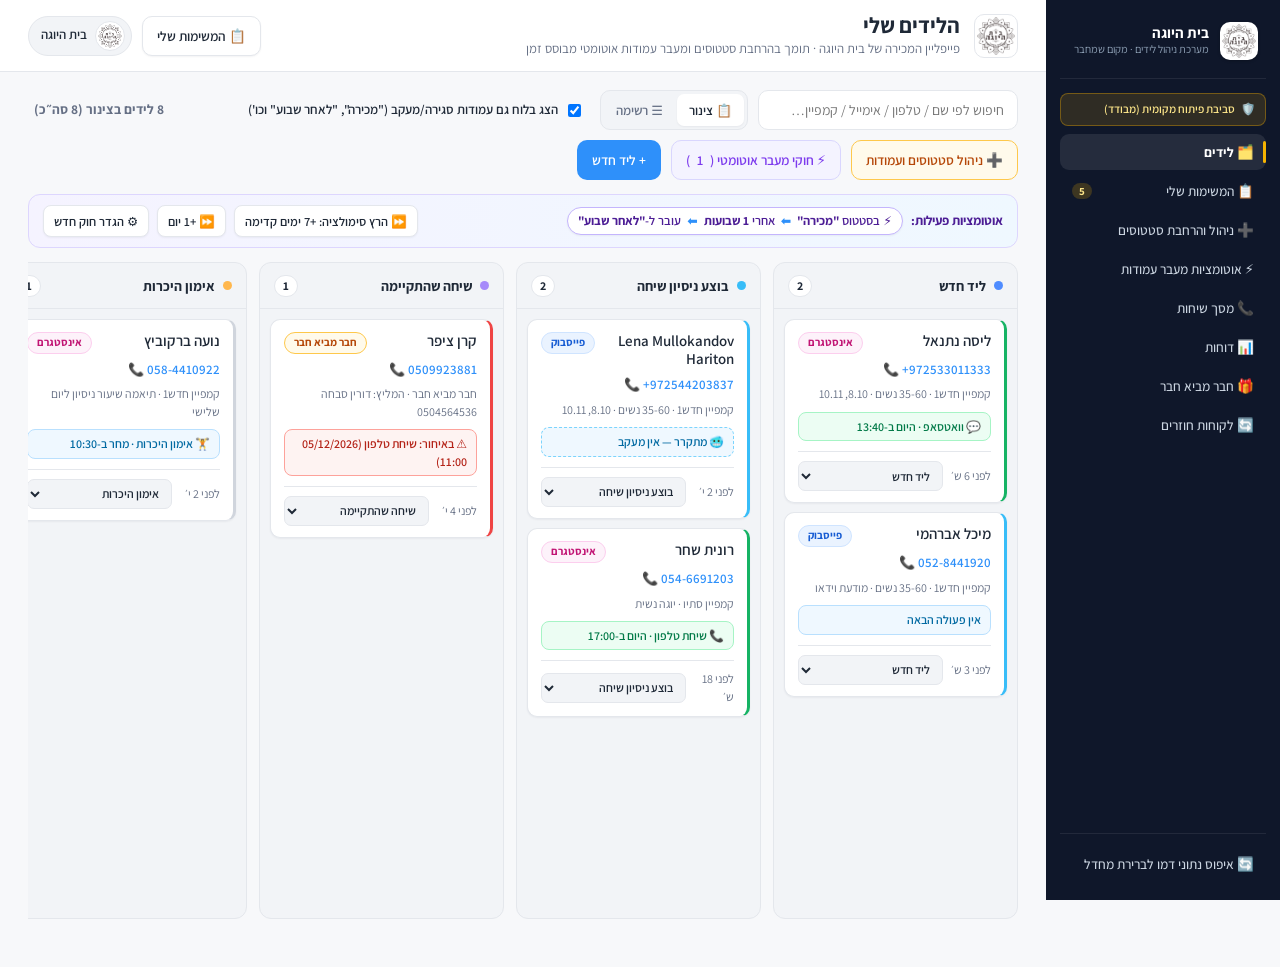
==== index.html @ fa993376 "Beit HaYoga CRM Demo: My Leads, Custom Statuses, Time Automations, My Tasks" ====
<!DOCTYPE html>
<html lang="he" dir="rtl">
<head>
  <meta charset="UTF-8" />
  <meta name="viewport" content="width=device-width, initial-scale=1.0" />
  <title>בית היוגה · מערכת ניהול לידים ומשימות (CRM)</title>
  <link rel="icon" type="image/png" href="logo.png" />
  <link rel="stylesheet" href="styles.css" />
</head>
<body>
  <div class="app-shell">
    <!-- Right Sidebar (Branded for Beit HaYoga) -->
    <aside class="sidebar">
      <div class="sidebar-brand">
        <div class="brand-mark">
          <img src="logo.png" alt="בית היוגה" />
        </div>
        <div>
          <div class="brand-title">בית היוגה</div>
          <div class="brand-sub">מערכת ניהול לידים · מקום שמחבר</div>
        </div>
      </div>

      <div class="local-badge-sidebar">
        <span>🛡️</span>
        <span>סביבת פיתוח מקומית (מבודד)</span>
      </div>

      <nav class="nav-list" aria-label="ניווט ראשי">
        <button id="navLeads" class="nav-item active" type="button" onclick="switchPage('crm')">🗂️ לידים</button>
        <button id="navTasks" class="nav-item" type="button" onclick="switchPage('today')">
          <span>📋 המשימות שלי</span>
          <span id="sidebarOpenTasksBadge" style="margin-inline-start: auto; background: rgba(245,179,1,0.2); color: #fde68a; font-size: 11px; padding: 1px 7px; border-radius: 99px; font-weight: 700;">0</span>
        </button>
        <button class="nav-item" type="button" onclick="openStatusesModal()">➕ ניהול והרחבת סטטוסים</button>
        <button class="nav-item" type="button" onclick="openAutomationsModal()">⚡ אוטומציות מעבר עמודות</button>
        <button class="nav-item" type="button" onclick="showToast('בגרסה המקומית פעילים מסכי הלידים, המשימות והאוטומציות')">📞 מסך שיחות</button>
        <button class="nav-item" type="button" onclick="showToast('בגרסה המקומית פעילים מסכי הלידים, המשימות והאוטומציות')">📊 דוחות</button>
        <button class="nav-item" type="button" onclick="showToast('בגרסה המקומית פעילים מסכי הלידים, המשימות והאוטומציות')">🎁 חבר מביא חבר</button>
        <button class="nav-item" type="button" onclick="showToast('בגרסה המקומית פעילים מסכי הלידים, המשימות והאוטומציות')">🔄 לקוחות חוזרים</button>
      </nav>

      <div class="sidebar-foot">
        <button class="nav-item" type="button" onclick="resetDemoData()">🔄 איפוס נתוני דמו לברירת מחדל</button>
      </div>
    </aside>

    <!-- Main Content Area -->
    <div class="main-area">
      <!-- Top Header Bar -->
      <header class="topbar">
        <div class="topbar-title-wrap">
          <div class="studio-logo" title="בית היוגה — מקום שמחבר">
            <img src="logo.png" alt="בית היוגה" />
          </div>
          <div class="topbar-title">
            <h1 id="pageHeaderTitle">הלידים שלי</h1>
            <p id="pageHeaderSubtitle" class="topbar-subtitle">פייפליין המכירה של בית היוגה · תומך בהרחבת סטטוסים ומעבר עמודות אוטומטי מבוסס זמן</p>
          </div>
        </div>

        <div class="topbar-actions">
          <button id="headerSwitchPageBtn" class="btn secondary" type="button" onclick="switchPage('today')">
            📋 המשימות שלי
          </button>
          <div class="user-chip">
            <div class="avatar" style="background: #ffffff; border: 1px solid var(--border); padding: 2px; overflow: hidden;">
              <img src="logo.png" alt="בי" style="width: 100%; height: 100%; object-fit: contain;" />
            </div>
            <span class="u-name">בית היוגה</span>
          </div>
        </div>
      </header>

      <!-- ==================================================================
           PAGE 1: MY LEADS (/crm)
           ================================================================== -->
      <main id="pageCrm" class="app-content">
        <!-- Toolbar -->
        <div class="crm-toolbar">
          <div class="crm-search">
            <input
              id="searchInput"
              class="input-control"
              type="search"
              placeholder="חיפוש לפי שם / טלפון / אימייל / קמפיין…"
              oninput="handleSearch(this.value)"
            />
          </div>

          <div class="view-toggle" role="tablist">
            <button id="tabKanban" class="view-tab active" type="button" onclick="setViewMode('kanban')">
              📋 צינור
            </button>
            <button id="tabList" class="view-tab" type="button" onclick="setViewMode('list')">
              ☰ רשימה
            </button>
          </div>

          <label class="checkbox-label" style="margin-inline-start: 6px;">
            <input id="showTerminalColsToggle" type="checkbox" checked onchange="toggleShowAllColumns(this.checked)" />
            <span>הצג בלוח גם עמודות סגירה/מעקב ("מכירה", "לאחר שבוע" וכו')</span>
          </label>

          <div class="crm-toolbar-spacer"></div>

          <span id="leadsCountLabel" class="toolbar-count">0 לידים בצינור</span>

          <button class="btn status-btn" type="button" onclick="openStatusesModal()">
            ➕ ניהול סטטוסים ועמודות
          </button>

          <button class="btn automation-btn" type="button" onclick="openAutomationsModal()">
            ⚡ חוקי מעבר אוטומטי (<span id="rulesCountBadge">0</span>)
          </button>

          <button class="btn" type="button" onclick="openNewLeadModal()">
            + ליד חדש
          </button>
        </div>

        <!-- Active Automation Rules Strip & Time Simulator -->
        <div class="automation-strip">
          <div class="automation-strip-info" id="activeRulesStrip"></div>
          <div class="automation-strip-actions">
            <button class="btn secondary sm" type="button" onclick="simulateTimeTravel(7 * 24 * 60)" title="מקדם את זמן השהייה של כל הלידים ב-7 ימים כדי לבדוק מעבר אוטומטי מיד">
              ⏩ הרץ סימולציה: +7 ימים קדימה
            </button>
            <button class="btn secondary sm" type="button" onclick="simulateTimeTravel(24 * 60)" title="מקדם את זמן השהייה של כל הלידים ביום אחד">
              ⏩ +1 יום
            </button>
            <button class="btn secondary sm" type="button" onclick="openAutomationsModal()">
              ⚙️ הגדר חוק חדש
            </button>
          </div>
        </div>

        <!-- Kanban View -->
        <section id="kanbanView" class="kanban" aria-label="לוח לידים"></section>

        <!-- List View -->
        <section id="listView" class="list-view-container" style="display: none;">
          <div class="filters-bar">
            <div class="filter-group">
              <label for="listFilterStage">שלב:</label>
              <select id="listFilterStage" class="input-control" style="height: 34px;" onchange="renderAll()">
                <option value="ALL">הכל</option>
              </select>
            </div>
            <div class="filter-group">
              <label for="listFilterPlatform">פלטפורמה:</label>
              <select id="listFilterPlatform" class="input-control" style="height: 34px;" onchange="renderAll()">
                <option value="ALL">הכל</option>
                <option value="אינסטגרם">אינסטגרם</option>
                <option value="פייסבוק">פייסבוק</option>
                <option value="חבר מביא חבר">חבר מביא חבר</option>
                <option value="לקוח עבר">לקוח עבר</option>
                <option value="אתר">אתר</option>
              </select>
            </div>
          </div>

          <div style="overflow-x: auto;">
            <table class="data-table">
              <thead>
                <tr>
                  <th>שם</th>
                  <th>טלפון</th>
                  <th>אימייל</th>
                  <th>שלב בפייפליין</th>
                  <th>זמן בעמודה הנוכחית</th>
                  <th>מעבר אוטומטי מתוזמן</th>
                  <th>פלטפורמה</th>
                  <th>קמפיין / פרטים</th>
                </tr>
              </thead>
              <tbody id="listTableBody"></tbody>
            </table>
          </div>
        </section>
      </main>

      <!-- ==================================================================
           PAGE 2: MY TASKS ("📋 המשימות שלי" - /today)
           ================================================================== -->
      <main id="pageToday" class="app-content" style="display: none;">
        <!-- Tasks Sub-navigation Tabs -->
        <nav class="tasks-tabs" aria-label="תצוגת משימות">
          <button id="taskTab_today" class="tasks-tab active" type="button" onclick="setTasksTab('today')">
            <span>היום</span>
            <span id="taskCount_today" class="tasks-tab-count">(0)</span>
          </button>
          <button id="taskTab_tomorrow" class="tasks-tab" type="button" onclick="setTasksTab('tomorrow')">
            <span>מחר</span>
            <span id="taskCount_tomorrow" class="tasks-tab-count">(0)</span>
          </button>
          <button id="taskTab_yesterday" class="tasks-tab" type="button" onclick="setTasksTab('yesterday')">
            <span>אתמול</span>
            <span id="taskCount_yesterday" class="tasks-tab-count">(0)</span>
          </button>
          <button id="taskTab_range" class="tasks-tab" type="button" onclick="setTasksTab('range')">
            <span>טווח תאריכים</span>
          </button>
          <button id="taskTab_overdue" class="tasks-tab tasks-tab-alert" type="button" onclick="setTasksTab('overdue')">
            <span>לא בוצעו</span>
            <span id="taskCount_overdue" class="tasks-tab-count">(0)</span>
          </button>
        </nav>

        <!-- Tasks Filters & Actions Bar -->
        <div class="tasks-filters">
          <div id="tasksRangeInputs" class="tasks-range" style="display: none;">
            <label>
              <span>מ־</span>
              <input id="taskRangeFrom" type="date" class="input-control" style="height: 36px;" onchange="renderTasksPage()" />
            </label>
            <label>
              <span>עד</span>
              <input id="taskRangeTo" type="date" class="input-control" style="height: 36px;" onchange="renderTasksPage()" />
            </label>
          </div>

          <div class="crm-search">
            <input
              id="tasksSearchInput"
              class="input-control"
              type="search"
              style="height: 36px; min-width: 230px;"
              placeholder="סינון משימות לפי שם ליד / הערה…"
              oninput="renderTasksPage()"
            />
          </div>

          <div class="crm-toolbar-spacer"></div>

          <span id="tasksSummaryCount" class="toolbar-count">0 פעילויות · 0 פתוחות</span>

          <button class="btn" type="button" onclick="openNewTaskModal()">
            + פעילות / משימה חדשה
          </button>
        </div>

        <!-- Tasks Table or Empty State -->
        <div id="tasksContentArea"></div>
      </main>
    </div>
  </div>

  <!-- MODAL 1: Manage & Expand Statuses (Columns) -->
  <div id="statusesModal" class="modal-backdrop" onclick="if(event.target===this) closeStatusesModal()">
    <div class="modal-panel">
      <div class="modal-head">
        <h2>➕ ניהול והרחבת סטטוסים (עמודות בלוח)</h2>
        <button class="btn secondary sm" type="button" onclick="closeStatusesModal()">✕</button>
      </div>
      <div class="modal-body">
        <p style="margin: 0; color: var(--muted); font-size: 13.5px;">
          כאן תוכל להוסיף סטטוסים חדשים (למשל <strong>"לאחר שבוע"</strong>, <strong>"מעקב 30 יום"</strong>, <strong>"ממתין לתשלום"</strong>), לשנות את שמם, צבעם, סדר ההופעה שלהם, או לקבוע אם יוצגו כעמודה בלוח ה-Kanban.
        </p>

        <form id="addStatusForm" class="manager-row" style="background: #eff8ff; border-color: #b9e0fe;" onsubmit="handleAddStatus(event)">
          <input
            id="newStatusColor"
            type="color"
            class="color-swatch-input"
            value="#10b981"
            title="בחר צבע לסטטוס"
          />
          <input
            id="newStatusName"
            type="text"
            class="input-control"
            style="flex: 1; height: 36px;"
            placeholder="שם הסטטוס החדש (לדוגמא: לאחר שבוע)…"
            required
          />
          <label class="checkbox-label">
            <input id="newStatusShowInBoard" type="checkbox" checked />
            <span>הצג כעמודה בלוח</span>
          </label>
          <button class="btn sm" type="submit">+ הוסף סטטוס</button>
        </form>

        <div id="statusesManagerList" class="list-manager"></div>
      </div>
      <div class="modal-foot">
        <button class="btn" type="button" onclick="closeStatusesModal()">סיום ושמירה</button>
      </div>
    </div>
  </div>

  <!-- MODAL 2: Time-Based Column Transition Automations -->
  <div id="automationsModal" class="modal-backdrop" onclick="if(event.target===this) closeAutomationsModal()">
    <div class="modal-panel" style="max-width: 740px;">
      <div class="modal-head">
        <h2>⚡ אוטומציות מעבר ליד מעמודה לעמודה לפי זמן</h2>
        <button class="btn secondary sm" type="button" onclick="closeAutomationsModal()">✕</button>
      </div>
      <div class="modal-body">
        <p style="margin: 0; color: var(--muted); font-size: 13.5px;">
          הגדר חוקים שמעבירים ליד באופן אוטומטי מעמודה אחת לעמודה אחרת לאחר פרק זמן שהגדרת.
          <br />
          <em>דוגמא: אם ליד הועבר לסטטוס <strong>"מכירה"</strong> ⬅️ אחרי <strong>1 שבועות</strong> (או ימים/שעות/שניות לבדיקה) ⬅️ העבר אותו אוטומטית לעמודה <strong>"לאחר שבוע"</strong>.</em>
        </p>

        <form id="addRuleForm" style="background: #f5f3ff; border: 1px solid #ddd6fe; padding: 14px; border-radius: 12px;" onsubmit="handleAddRule(event)">
          <div style="font-weight: 700; margin-bottom: 10px; color: #4c1d95;">+ הוספת חוק מעבר חדש:</div>
          <div class="form-grid">
            <div class="form-field">
              <label for="ruleFromStage">כאשר ליד נכנס לעמודה:</label>
              <select id="ruleFromStage" class="input-control" style="height: 36px;" required></select>
            </div>

            <div class="form-field">
              <label for="ruleDurationVal">המתן פרק זמן של:</label>
              <div style="display: flex; gap: 6px;">
                <input
                  id="ruleDurationVal"
                  type="number"
                  min="1"
                  value="1"
                  class="input-control"
                  style="width: 75px; height: 36px;"
                  required
                />
                <select id="ruleDurationUnit" class="input-control" style="flex: 1; height: 36px;">
                  <option value="weeks">שבועות</option>
                  <option value="days">ימים</option>
                  <option value="hours">שעות</option>
                  <option value="minutes">דקות</option>
                  <option value="seconds">שניות (לבדיקה מהירה)</option>
                </select>
              </div>
            </div>

            <div class="form-field">
              <label for="ruleToStage">והעבר אותו לעמודה:</label>
              <select id="ruleToStage" class="input-control" style="height: 36px;" required></select>
            </div>
          </div>

          <div style="margin-top: 12px; display: flex; justify-content: space-between; align-items: center;">
            <span style="font-size: 12px; color: var(--muted);">
              💡 ניתן לבדוק כל חוק מיד באמצעות כפתור <strong>"⏩ הרץ סימולציה: +7 ימים"</strong> בסרגל העליון, או להגדיר שניות ולראות את המעבר מול העיניים.
            </span>
            <button class="btn" type="submit">+ שמור והפעל חוק</button>
          </div>
        </form>

        <div style="font-weight: 700; font-size: 14px;">חוקים מוגדרים במערכת:</div>
        <div id="rulesManagerList" class="list-manager"></div>
      </div>
      <div class="modal-foot">
        <button class="btn" type="button" onclick="closeAutomationsModal()">סגור</button>
      </div>
    </div>
  </div>

  <!-- MODAL 3: Create New Lead -->
  <div id="newLeadModal" class="modal-backdrop" onclick="if(event.target===this) closeNewLeadModal()">
    <div class="modal-panel" style="max-width: 520px;">
      <div class="modal-head">
        <h2>+ הוספת ליד חדש</h2>
        <button class="btn secondary sm" type="button" onclick="closeNewLeadModal()">✕</button>
      </div>
      <form onsubmit="handleCreateLead(event)">
        <div class="modal-body">
          <div class="form-field">
            <label for="nlName">שם מלא *</label>
            <input id="nlName" type="text" class="input-control" required placeholder="למשל: דנה כהן" />
          </div>
          <div class="form-grid">
            <div class="form-field">
              <label for="nlPhone">טלפון *</label>
              <input id="nlPhone" type="text" class="input-control" dir="ltr" required placeholder="050-1234567" />
            </div>
            <div class="form-field">
              <label for="nlEmail">אימייל</label>
              <input id="nlEmail" type="email" class="input-control" dir="ltr" placeholder="dana@example.com" />
            </div>
          </div>
          <div class="form-grid">
            <div class="form-field">
              <label for="nlStage">שלב התחלתי</label>
              <select id="nlStage" class="input-control"></select>
            </div>
            <div class="form-field">
              <label for="nlPlatform">פלטפורמה / מקור</label>
              <select id="nlPlatform" class="input-control">
                <option value="אינסטגרם">אינסטגרם</option>
                <option value="פייסבוק">פייסבוק</option>
                <option value="חבר מביא חבר">חבר מביא חבר</option>
                <option value="לקוח עבר">לקוח עבר</option>
                <option value="אתר">אתר</option>
              </select>
            </div>
          </div>
          <div class="form-field">
            <label for="nlMeta">קמפיין / הערת מקור</label>
            <input id="nlMeta" type="text" class="input-control" placeholder="למשל: קמפיין חדש1 · 35-60 נשים" />
          </div>
        </div>
        <div class="modal-foot">
          <button class="btn secondary" type="button" onclick="closeNewLeadModal()">ביטול</button>
          <button class="btn" type="submit">צור ליד</button>
        </div>
      </form>
    </div>
  </div>

  <!-- MODAL 4: Create New Task / Activity from My Tasks screen -->
  <div id="newTaskModal" class="modal-backdrop" onclick="if(event.target===this) closeNewTaskModal()">
    <div class="modal-panel" style="max-width: 500px;">
      <div class="modal-head">
        <h2>⏭️ קביעת פעילות / משימה חדשה</h2>
        <button class="btn secondary sm" type="button" onclick="closeNewTaskModal()">✕</button>
      </div>
      <form onsubmit="handleCreateTaskModal(event)">
        <div class="modal-body">
          <div class="form-field">
            <label for="ntLeadSelect">שיוך לליד *</label>
            <select id="ntLeadSelect" class="input-control" required></select>
          </div>
          <div class="form-grid">
            <div class="form-field">
              <label for="ntTypeSelect">סוג הפעילות *</label>
              <select id="ntTypeSelect" class="input-control" required>
                <option value="call">📞 שיחת טלפון</option>
                <option value="whatsapp">💬 וואטסאפ</option>
                <option value="meeting">🤝 פגישה</option>
                <option value="intro_session">🏋️ אימון היכרות</option>
                <option value="follow_up">🔔 מעקב</option>
                <option value="task">✅ משימה</option>
              </select>
            </div>
            <div class="form-field">
              <label for="ntDueInput">מתי (תאריך ושעה) *</label>
              <input id="ntDueInput" type="datetime-local" class="input-control" dir="ltr" required />
            </div>
          </div>
          <div class="form-field">
            <label for="ntNoteInput">הערה (אופציונלי)</label>
            <input id="ntNoteInput" type="text" class="input-control" placeholder="למשל: לחזור אחרי 18:00 / לוודא הגעה לאימון" />
          </div>
        </div>
        <div class="modal-foot">
          <button class="btn secondary" type="button" onclick="closeNewTaskModal()">ביטול</button>
          <button class="btn" type="submit">קבע פעילות</button>
        </div>
      </form>
    </div>
  </div>

  <!-- DRAWER: Lead Detail & Timeline -->
  <div id="leadDrawerBackdrop" class="drawer-backdrop" onclick="if(event.target===this) closeLeadDrawer()">
    <aside class="drawer" aria-label="פרטי ליד">
      <div class="drawer-head">
        <h2 id="drawerLeadName">שם הליד</h2>
        <button class="btn secondary sm" type="button" onclick="closeLeadDrawer()">✕</button>
      </div>
      <div class="drawer-body" id="drawerBodyContent"></div>
    </aside>
  </div>

  <!-- Toast Container -->
  <div id="toastContainer" class="toast-container"></div>

  <script src="app.js"></script>
</body>
</html>
---- styles.css ----
/* Taking Control Leads CRM — Local Development Copy */
@import url('https://fonts.googleapis.com/css2?family=Assistant:wght@400;500;600;700;800&display=swap');

:root {
  --font-assistant: "Assistant", "Segoe UI", system-ui, -apple-system, sans-serif;
  --bg: #f7f8fa;
  --surface: #ffffff;
  --panel: #ffffff;
  --panel-2: #f2f4f7;
  --col-bg: #f2f4f7;
  --text: #1f2937;
  --muted: #667085;
  --faint: #98a2b3;
  --border: #e4e7ec;
  --border-strong: #d0d5dd;
  --accent: #2e90fa;
  --accent-ink: #175cd3;
  --accent-soft: #eaf3ff;
  --brand: #f5b301;
  --brand-ink: #7a5900;
  --green: #16b364;
  --green-ink: #027a48;
  --green-soft: #ecfdf3;
  --green-border: #a6f4c5;
  --red: #ef4444;
  --red-ink: #b42318;
  --red-soft: #fef3f2;
  --red-border: #fda29b;
  --amber: #f5a623;
  --amber-ink: #b54708;
  --amber-soft: #fffaeb;
  --amber-border: #fec84b;
  --purple: #7c3aed;
  --purple-soft: #f4f3ff;
  --purple-border: #d9d6fe;

  --sidebar-bg: #0f172a;
  --sidebar-text: #cbd5e1;
  --sidebar-muted: #8ea0b5;
  --sidebar-hover: rgba(255, 255, 255, 0.06);
  --sidebar-active-bg: rgba(255, 255, 255, 0.09);

  --radius: 12px;
  --radius-sm: 10px;
  --radius-lg: 16px;
  --shadow-xs: 0 1px 2px rgba(16, 24, 40, 0.05);
  --shadow-sm: 0 1px 3px rgba(16, 24, 40, 0.08), 0 1px 2px rgba(16, 24, 40, 0.04);
  --shadow-pop: 0 12px 32px rgba(16, 24, 40, 0.14);
  --ctrl-h: 40px;

  --ease-out-punchy: cubic-bezier(0.23, 1, 0.32, 1);
}

*, *::before, *::after {
  box-sizing: border-box;
}

html, body {
  margin: 0;
  padding: 0;
  font-family: var(--font-assistant);
  font-size: 14px;
  line-height: 1.45;
  color: var(--text);
  background: var(--bg);
  direction: rtl;
  text-align: right;
  -webkit-font-smoothing: antialiased;
}

button, input, select, textarea {
  font-family: inherit;
  font-size: inherit;
  color: inherit;
}

/*App Shell*/
.app-shell {
  display: flex;
  min-height: 100vh;
}

/*Right Sidebar*/
.sidebar {
  width: 234px;
  flex-shrink: 0;
  background: var(--sidebar-bg);
  color: var(--sidebar-text);
  padding: 18px 14px;
  display: flex;
  flex-direction: column;
  position: sticky;
  top: 0;
  height: 100vh;
  z-index: 30;
}

.sidebar-brand {
  display: flex;
  align-items: center;
  gap: 11px;
  padding: 4px 8px 18px;
  border-bottom: 1px solid rgba(255, 255, 255, 0.08);
  margin-bottom: 14px;
}

.brand-mark {
  width: 38px;
  height: 38px;
  border-radius: 10px;
  background: #ffffff;
  padding: 2px;
  display: flex;
  align-items: center;
  justify-content: center;
  flex-shrink: 0;
  overflow: hidden;
  box-shadow: 0 1px 3px rgba(0, 0, 0, 0.25);
}

.brand-mark img {
  width: 100%;
  height: 100%;
  object-fit: contain;
}

.brand-title {
  font-size: 15px;
  font-weight: 700;
  color: #ffffff;
  line-height: 1.2;
}

.brand-sub {
  font-size: 11px;
  color: var(--sidebar-muted);
}

.nav-list {
  display: flex;
  flex-direction: column;
  gap: 3px;
  flex: 1;
  overflow-y: auto;
}

.nav-item {
  display: flex;
  align-items: center;
  gap: 10px;
  padding: 9px 12px;
  border-radius: 9px;
  color: var(--sidebar-text);
  text-decoration: none;
  font-size: 13.5px;
  font-weight: 500;
  position: relative;
  border: none;
  background: transparent;
  width: 100%;
  text-align: right;
  cursor: pointer;
  transition: transform 160ms ease-out, background-color 160ms ease-out, color 160ms ease-out;
}

.nav-item:active {
  transform: scale(0.97);
}

@media (hover: hover) and (pointer: fine) {
  .nav-item:hover {
    background: var(--sidebar-hover);
    color: #ffffff;
  }
}

.nav-item.active {
  background: var(--sidebar-active-bg);
  color: #ffffff;
  font-weight: 700;
}

.nav-item.active::before {
  content: "";
  position: absolute;
  inset-inline-start: 0;
  top: 7px;
  bottom: 7px;
  width: 3px;
  border-radius: 99px;
  background: var(--brand);
}

.sidebar-foot {
  border-top: 1px solid rgba(255, 255, 255, 0.08);
  padding-top: 12px;
  margin-top: 12px;
}

.local-badge-sidebar {
  background: rgba(245, 179, 1, 0.14);
  border: 1px solid rgba(245, 179, 1, 0.35);
  color: #fde68a;
  font-size: 11.5px;
  font-weight: 600;
  padding: 7px 10px;
  border-radius: 8px;
  margin-bottom: 8px;
  display: flex;
  align-items: center;
  gap: 6px;
}

/*Main Area*/
.main-area {
  flex: 1;
  min-width: 0;
  display: flex;
  flex-direction: column;
}

/*Topbar*/
.topbar {
  position: sticky;
  top: 0;
  z-index: 20;
  background: var(--surface);
  border-bottom: 1px solid var(--border);
  padding: 12px 28px;
  display: flex;
  align-items: center;
  justify-content: space-between;
  gap: 16px;
}

.topbar-title-wrap {
  display: flex;
  align-items: center;
  gap: 14px;
}

.studio-logo {
  width: 44px;
  height: 44px;
  border-radius: 10px;
  background: #ffffff;
  border: 1px solid var(--border);
  padding: 2px;
  display: flex;
  align-items: center;
  justify-content: center;
  flex-shrink: 0;
  overflow: hidden;
}

.studio-logo img {
  width: 100%;
  height: 100%;
  object-fit: contain;
}

.topbar-title h1 {
  margin: 0;
  font-size: 22px;
  font-weight: 700;
  color: var(--text);
  line-height: 1.2;
}

.topbar-subtitle {
  margin: 2px 0 0;
  font-size: 13px;
  color: var(--muted);
}

.topbar-actions {
  display: flex;
  align-items: center;
  gap: 10px;
}

.user-chip {
  display: flex;
  align-items: center;
  gap: 8px;
  padding: 4px 6px 4px 12px;
  background: var(--panel-2);
  border: 1px solid var(--border);
  border-radius: 999px;
}

.user-chip .avatar {
  width: 30px;
  height: 30px;
  border-radius: 999px;
  background: var(--accent-soft);
  color: var(--accent-ink);
  font-weight: 700;
  font-size: 12px;
  display: flex;
  align-items: center;
  justify-content: center;
}

.user-chip .u-name {
  font-weight: 600;
  font-size: 13px;
}

/*Content & Toolbar*/
.app-content {
  padding: 18px 28px 40px;
  flex: 1;
  display: flex;
  flex-direction: column;
}

.crm-toolbar {
  display: flex;
  align-items: center;
  flex-wrap: wrap;
  gap: 10px;
  margin-bottom: 14px;
}

.crm-search {
  display: flex;
  align-items: center;
  gap: 6px;
}

.input-control {
  height: var(--ctrl-h);
  padding: 0 13px;
  border-radius: var(--radius-sm);
  border: 1px solid var(--border);
  background: var(--surface);
  color: var(--text);
  outline: none;
  transition: border-color 160ms ease-out, box-shadow 160ms ease-out;
}

.input-control:focus {
  border-color: var(--accent);
  box-shadow: 0 0 0 3px rgba(46, 144, 250, 0.14);
}

.crm-search input {
  min-width: 260px;
}

/*Buttons*/
.btn {
  height: var(--ctrl-h);
  padding: 0 14px;
  border-radius: var(--radius-sm);
  border: 1px solid transparent;
  background: var(--accent);
  color: #ffffff;
  font-weight: 600;
  font-size: 13.5px;
  display: inline-flex;
  align-items: center;
  justify-content: center;
  gap: 7px;
  cursor: pointer;
  white-space: nowrap;
  user-select: none;
  transition: transform 160ms ease-out, background-color 160ms ease-out, border-color 160ms ease-out, box-shadow 160ms ease-out;
}

.btn:active {
  transform: scale(0.97);
}

@media (hover: hover) and (pointer: fine) {
  .btn:hover {
    background: var(--accent-ink);
  }
}

.btn.secondary {
  background: var(--surface);
  color: var(--text);
  border-color: var(--border);
  box-shadow: var(--shadow-xs);
}

@media (hover: hover) and (pointer: fine) {
  .btn.secondary:hover {
    background: var(--panel-2);
    border-color: var(--border-strong);
  }
}

.btn.automation-btn {
  background: var(--purple-soft);
  color: var(--purple);
  border-color: var(--purple-border);
}

@media (hover: hover) and (pointer: fine) {
  .btn.automation-btn:hover {
    background: #ede9fe;
  }
}

.btn.status-btn {
  background: var(--amber-soft);
  color: var(--amber-ink);
  border-color: var(--amber-border);
}

@media (hover: hover) and (pointer: fine) {
  .btn.status-btn:hover {
    background: #fef3c7;
  }
}

.btn.danger {
  background: var(--red-soft);
  color: var(--red-ink);
  border-color: var(--red-border);
}

.btn.sm {
  height: 32px;
  padding: 0 10px;
  font-size: 12.5px;
  border-radius: 8px;
}

/*View Toggle*/
.view-toggle {
  display: inline-flex;
  background: var(--panel-2);
  border: 1px solid var(--border);
  border-radius: var(--radius-sm);
  padding: 3px;
  gap: 2px;
}

.view-tab {
  height: 32px;
  padding: 0 12px;
  border-radius: 7px;
  border: none;
  background: transparent;
  color: var(--muted);
  font-weight: 600;
  font-size: 13px;
  cursor: pointer;
  display: inline-flex;
  align-items: center;
  gap: 5px;
  transition: transform 150ms ease-out, background-color 150ms ease-out, color 150ms ease-out;
}

.view-tab:active {
  transform: scale(0.97);
}

.view-tab.active {
  background: var(--surface);
  color: var(--text);
  box-shadow: var(--shadow-xs);
}

.crm-toolbar-spacer {
  flex: 1;
}

.toolbar-count {
  font-weight: 700;
  color: var(--muted);
  font-size: 13.5px;
  padding: 0 6px;
}

/*Active Automation Rules Bar*/
.automation-strip {
  display: flex;
  align-items: center;
  justify-content: space-between;
  flex-wrap: wrap;
  gap: 10px;
  padding: 10px 14px;
  margin-bottom: 14px;
  background: linear-gradient(90deg, #f5f3ff 0%, #eff8ff 100%);
  border: 1px solid #ddd6fe;
  border-radius: var(--radius);
}

.automation-strip-info {
  display: flex;
  align-items: center;
  flex-wrap: wrap;
  gap: 8px;
}

.automation-pill {
  display: inline-flex;
  align-items: center;
  gap: 6px;
  padding: 4px 10px;
  background: #ffffff;
  border: 1px solid #c4b5fd;
  border-radius: 999px;
  font-size: 12.5px;
  font-weight: 600;
  color: #4c1d95;
  box-shadow: var(--shadow-xs);
}

.automation-pill .rule-arrow {
  color: var(--accent);
  font-weight: 800;
}

.automation-strip-actions {
  display: flex;
  align-items: center;
  gap: 8px;
}

/*Kanban Board*/
.kanban {
  display: flex;
  gap: 12px;
  height: calc(100vh - 235px);
  min-height: 460px;
  overflow-x: auto;
  padding-bottom: 8px;
  align-items: stretch;
}

.kanban-col {
  background: var(--col-bg);
  border: 1px solid var(--border);
  border-radius: var(--radius);
  flex: 1 0 245px;
  max-width: 310px;
  display: flex;
  flex-direction: column;
  min-height: 0;
  transition: border-color 160ms ease-out, background-color 160ms ease-out;
}

.kanban-col.drag-over {
  border-color: var(--accent);
  background: #eef6ff;
}

.kanban-col-head {
  padding: 12px 14px 11px;
  border-bottom: 1px solid var(--border);
  display: flex;
  align-items: center;
  justify-content: space-between;
  gap: 8px;
}

.col-title-wrap {
  display: flex;
  align-items: center;
  gap: 8px;
  min-width: 0;
}

.stage-dot {
  width: 9px;
  height: 9px;
  border-radius: 999px;
  background: var(--stage-color, #4f8cff);
  flex-shrink: 0;
}

.col-title {
  font-size: 14px;
  font-weight: 700;
  color: var(--text);
  white-space: nowrap;
  overflow: hidden;
  text-overflow: ellipsis;
}

.col-rule-indicator {
  font-size: 11px;
  background: #ede9fe;
  color: #5b21b6;
  border: 1px solid #c4b5fd;
  padding: 1px 6px;
  border-radius: 999px;
  font-weight: 700;
  flex-shrink: 0;
}

.kanban-count {
  background: var(--surface);
  border: 1px solid var(--border);
  border-radius: 999px;
  padding: 1px 8px;
  font-size: 12px;
  font-weight: 700;
  color: var(--text);
  flex-shrink: 0;
}

.kanban-cards {
  padding: 10px;
  display: flex;
  flex-direction: column;
  gap: 9px;
  overflow-y: auto;
  flex: 1;
}

.kanban-empty {
  text-align: center;
  padding: 28px 12px;
  color: var(--faint);
  font-size: 12.5px;
  border: 1px dashed var(--border-strong);
  border-radius: var(--radius-sm);
  margin-top: 4px;
}

/*Add Column Card button at end of Kanban*/
.kanban-add-col {
  flex: 0 0 185px;
  border: 1.5px dashed var(--border-strong);
  border-radius: var(--radius);
  background: rgba(255, 255, 255, 0.55);
  color: var(--muted);
  font-weight: 700;
  font-size: 13.5px;
  display: flex;
  flex-direction: column;
  align-items: center;
  justify-content: center;
  gap: 8px;
  cursor: pointer;
  transition: transform 160ms ease-out, border-color 160ms ease-out, background-color 160ms ease-out, color 160ms ease-out;
}

.kanban-add-col:active {
  transform: scale(0.97);
}

@media (hover: hover) and (pointer: fine) {
  .kanban-add-col:hover {
    border-color: var(--accent);
    background: var(--surface);
    color: var(--accent-ink);
  }
}

/*Lead Card*/
.lead-card {
  background: var(--surface);
  border: 1px solid var(--border);
  border-radius: var(--radius-sm);
  box-shadow: var(--shadow-xs);
  padding: 12px 13px 11px;
  border-inline-start: 3px solid #38bdf8;
  cursor: grab;
  position: relative;
  transition: transform 160ms var(--ease-out-punchy), box-shadow 160ms var(--ease-out-punchy), border-color 160ms ease-out, opacity 160ms ease-out;
}

.lead-card:active {
  transform: scale(0.97);
  cursor: grabbing;
}

@media (hover: hover) and (pointer: fine) {
  .lead-card:hover {
    box-shadow: var(--shadow-sm);
    border-color: var(--border-strong);
  }
}

.lead-card.dragging {
  opacity: 0.45;
}

.lead-card.stripe-none { border-inline-start-color: #38bdf8; }
.lead-card.stripe-overdue { border-inline-start-color: var(--red); }
.lead-card.stripe-today { border-inline-start-color: var(--green); }
.lead-card.stripe-future { border-inline-start-color: var(--border-strong); }
.lead-card.stripe-auto { border-inline-start-color: var(--purple); }

.lead-card-top {
  display: flex;
  align-items: flex-start;
  justify-content: space-between;
  gap: 8px;
  margin-bottom: 5px;
}

.lead-card-top strong {
  font-size: 15px;
  font-weight: 600;
  color: var(--text);
  line-height: 1.25;
}

.lead-badges {
  display: flex;
  align-items: center;
  gap: 4px;
  flex-shrink: 0;
}

.pf-badge {
  font-size: 11px;
  font-weight: 700;
  border-radius: 999px;
  padding: 2px 9px;
  border: 1px solid transparent;
  white-space: nowrap;
}

.pf-ig { color: #c11574; background: #fdf2fa; border-color: #fcceee; }
.pf-fb { color: #175cd3; background: #eaf3ff; border-color: #cfe4ff; }
.pf-past { color: #5925dc; background: #f4f3ff; border-color: #d9d6fe; }
.pf-ref { color: #b54708; background: #fffaeb; border-color: #fec84b; }
.pf-web { color: var(--green-ink); background: var(--green-soft); border-color: var(--green-border); }

.lead-phone {
  display: inline-block;
  font-size: 13px;
  font-weight: 600;
  color: var(--accent);
  text-decoration: none;
  direction: ltr;
  margin-bottom: 4px;
}

.lead-meta {
  font-size: 12px;
  color: var(--muted);
  display: -webkit-box;
  -webkit-line-clamp: 2;
  -webkit-box-orient: vertical;
  overflow: hidden;
  margin-top: 2px;
}

.next-action {
  border-radius: 8px;
  margin-top: 9px;
  padding: 5px 9px;
  font-size: 12px;
  font-weight: 600;
  display: flex;
  align-items: center;
  justify-content: space-between;
  gap: 6px;
}

.next-none {
  color: #026aa2;
  background: #eff8ff;
  border: 1px solid #b9e0fe;
}

.next-rotting {
  color: #026aa2;
  background: #eff8ff;
  border: 1px dashed #7cd4fd;
}

.next-today {
  color: var(--green-ink);
  background: var(--green-soft);
  border: 1px solid var(--green-border);
}

.next-overdue {
  color: var(--red-ink);
  background: var(--red-soft);
  border: 1px solid var(--red-border);
}

/*Scheduled Auto-Move Banner inside Card*/
.auto-move-banner {
  margin-top: 7px;
  padding: 5px 9px;
  border-radius: 8px;
  background: #f5f3ff;
  border: 1px solid #ddd6fe;
  color: #5b21b6;
  font-size: 11.5px;
  font-weight: 600;
  display: flex;
  align-items: center;
  justify-content: space-between;
  gap: 6px;
}

.auto-move-banner.moved-already {
  background: #ecfdf3;
  border-color: #a6f4c5;
  color: #027a48;
}

.lead-card-foot {
  border-top: 1px solid var(--border);
  margin-top: 10px;
  padding-top: 9px;
  display: flex;
  align-items: center;
  justify-content: space-between;
  gap: 8px;
}

.lead-age {
  font-size: 12px;
  color: var(--muted);
}

.lead-stage-select {
  height: 30px;
  max-width: 145px;
  background: var(--panel-2);
  border: 1px solid var(--border);
  border-radius: 7px;
  font-size: 12px;
  font-weight: 600;
  padding: 0 8px;
  color: var(--text);
  cursor: pointer;
}

/*List View Table*/
.list-view-container {
  background: var(--surface);
  border: 1px solid var(--border);
  border-radius: var(--radius);
  box-shadow: var(--shadow-xs);
  overflow: hidden;
}

.filters-bar {
  padding: 14px 16px;
  background: var(--panel-2);
  border-bottom: 1px solid var(--border);
  display: flex;
  flex-wrap: wrap;
  gap: 12px;
  align-items: center;
}

.filter-group {
  display: flex;
  align-items: center;
  gap: 6px;
  font-size: 13px;
  font-weight: 600;
  color: var(--muted);
}

.data-table {
  width: 100%;
  border-collapse: collapse;
}

.data-table th,
.data-table td {
  padding: 11px 14px;
  border-bottom: 1px solid var(--border);
  text-align: right;
  font-size: 13.5px;
}

.data-table th {
  background: var(--panel-2);
  font-weight: 700;
  color: var(--muted);
  font-size: 12.5px;
}

.data-table tbody tr {
  cursor: pointer;
  transition: background-color 140ms ease-out;
}

@media (hover: hover) and (pointer: fine) {
  .data-table tbody tr:hover {
    background: #f9fafb;
  }
}

/*Modals & Drawer*/
.modal-backdrop {
  position: fixed;
  inset: 0;
  background: rgba(15, 23, 42, 0.45);
  z-index: 50;
  display: flex;
  align-items: center;
  justify-content: center;
  padding: 20px;
  opacity: 0;
  pointer-events: none;
  transition: opacity 200ms var(--ease-out-punchy);
}

.modal-backdrop.open {
  opacity: 1;
  pointer-events: auto;
}

.modal-panel {
  background: var(--surface);
  border-radius: var(--radius-lg);
  border: 1px solid var(--border);
  box-shadow: var(--shadow-pop);
  width: 100%;
  max-width: 680px;
  max-height: 88vh;
  display: flex;
  flex-direction: column;
  transform: scale(0.96);
  opacity: 0;
  transition: transform 220ms var(--ease-out-punchy), opacity 220ms var(--ease-out-punchy);
}

.modal-backdrop.open .modal-panel {
  transform: scale(1);
  opacity: 1;
}

.modal-head {
  padding: 16px 22px;
  border-bottom: 1px solid var(--border);
  display: flex;
  align-items: center;
  justify-content: space-between;
}

.modal-head h2 {
  margin: 0;
  font-size: 18px;
  font-weight: 700;
}

.modal-body {
  padding: 20px 22px;
  overflow-y: auto;
  display: flex;
  flex-direction: column;
  gap: 16px;
}

.modal-foot {
  padding: 14px 22px;
  border-top: 1px solid var(--border);
  display: flex;
  align-items: center;
  justify-content: flex-end;
  gap: 10px;
}

/*Drawer for Lead Details*/
.drawer-backdrop {
  position: fixed;
  inset: 0;
  background: rgba(15, 23, 42, 0.35);
  z-index: 55;
  opacity: 0;
  pointer-events: none;
  transition: opacity 200ms var(--ease-out-punchy);
}

.drawer-backdrop.open {
  opacity: 1;
  pointer-events: auto;
}

.drawer {
  position: fixed;
  top: 0;
  bottom: 0;
  inset-inline-end: 0;
  width: 440px;
  max-width: 92vw;
  background: var(--surface);
  border-inline-start: 1px solid var(--border);
  box-shadow: var(--shadow-pop);
  z-index: 60;
  display: flex;
  flex-direction: column;
  transform: translateX(-100%);
  transition: transform 240ms var(--ease-out-punchy);
}

.drawer-backdrop.open .drawer {
  transform: translateX(0);
}

.drawer-head {
  padding: 16px 20px;
  border-bottom: 1px solid var(--border);
  display: flex;
  align-items: center;
  justify-content: space-between;
}

.drawer-head h2 {
  margin: 0;
  font-size: 19px;
}

.drawer-body {
  padding: 18px 20px;
  overflow-y: auto;
  flex: 1;
  display: flex;
  flex-direction: column;
  gap: 16px;
}

.drawer-actions {
  display: flex;
  flex-wrap: wrap;
  gap: 8px;
}

.drawer-details {
  display: grid;
  grid-template-columns: 120px 1fr;
  row-gap: 8px;
  column-gap: 12px;
  margin: 0;
  padding: 12px;
  background: var(--panel-2);
  border-radius: var(--radius-sm);
  font-size: 13px;
}

.drawer-details dt {
  color: var(--muted);
  font-weight: 600;
}

.drawer-details dd {
  margin: 0;
  font-weight: 600;
  color: var(--text);
}

/*Status Management & Automation Form Rows*/
.list-manager {
  display: flex;
  flex-direction: column;
  gap: 8px;
}

.manager-row {
  display: flex;
  align-items: center;
  gap: 10px;
  padding: 10px 12px;
  background: var(--panel-2);
  border: 1px solid var(--border);
  border-radius: var(--radius-sm);
}

.color-swatch-input {
  width: 32px;
  height: 32px;
  border: 1px solid var(--border-strong);
  border-radius: 8px;
  padding: 2px;
  cursor: pointer;
  background: var(--surface);
}

.form-grid {
  display: grid;
  grid-template-columns: repeat(auto-fit, minmax(150px, 1fr));
  gap: 10px;
  align-items: end;
}

.form-field {
  display: flex;
  flex-direction: column;
  gap: 5px;
}

.form-field label {
  font-size: 12.5px;
  font-weight: 700;
  color: var(--muted);
}

.checkbox-label {
  display: inline-flex;
  align-items: center;
  gap: 6px;
  font-size: 13px;
  font-weight: 600;
  cursor: pointer;
}

/*Toast notification*/
.toast-container {
  position: fixed;
  bottom: 22px;
  inset-inline-start: 22px;
  z-index: 80;
  display: flex;
  flex-direction: column;
  gap: 8px;
}

.toast {
  background: #0f172a;
  color: #ffffff;
  padding: 11px 16px;
  border-radius: 10px;
  box-shadow: var(--shadow-pop);
  font-size: 13.5px;
  font-weight: 600;
  display: flex;
  align-items: center;
  gap: 10px;
  animation: toastIn 200ms var(--ease-out-punchy);
}

@keyframes toastIn {
  from {
    opacity: 0;
    transform: translateY(8px) scale(0.96);
  }
  to {
    opacity: 1;
    transform: translateY(0) scale(1);
  }
}

@media (prefers-reduced-motion: reduce) {
  *, *::before, *::after {
    transition-duration: 0.01ms !important;
    animation-duration: 0.01ms !important;
  }
}

/* ============================================================================
   My Tasks Screen ("📋 המשימות שלי" - /today) & Lead Drawer Activity Scheduler
   ============================================================================ */

.tasks-tabs {
  border-bottom: 1px solid var(--border);
  display: flex;
  flex-wrap: wrap;
  gap: 4px;
  margin-bottom: 14px;
}

.tasks-tab {
  padding: 10px 14px;
  font-size: 14px;
  font-weight: 600;
  color: var(--muted);
  border: none;
  border-bottom: 2px solid transparent;
  background: transparent;
  cursor: pointer;
  display: inline-flex;
  align-items: center;
  gap: 6px;
  transition: transform 150ms ease-out, color 150ms ease-out, border-color 150ms ease-out;
}

.tasks-tab:active {
  transform: scale(0.97);
}

@media (hover: hover) and (pointer: fine) {
  .tasks-tab:hover {
    color: var(--text);
  }
}

.tasks-tab.active {
  color: var(--accent);
  border-bottom-color: var(--accent);
}

.tasks-tab-count {
  font-size: 12.5px;
  color: inherit;
  opacity: 0.85;
}

.tasks-tab-alert:not(.active) .tasks-tab-count {
  color: #d92d20;
  font-weight: 700;
  opacity: 1;
}

.tasks-filters {
  display: flex;
  align-items: center;
  flex-wrap: wrap;
  gap: 12px;
  margin-bottom: 14px;
}

.tasks-range {
  display: flex;
  align-items: center;
  gap: 10px;
  padding-inline-end: 14px;
  border-inline-end: 1px solid var(--border);
}

.tasks-range label {
  display: inline-flex;
  align-items: center;
  gap: 6px;
  font-size: 13px;
  font-weight: 600;
  color: var(--muted);
}

.tasks-table-wrap {
  background: var(--surface);
  border: 1px solid var(--border);
  border-radius: var(--radius);
  box-shadow: var(--shadow-xs);
  overflow-x: auto;
}

.tasks-table {
  width: 100%;
  border-collapse: collapse;
}

.tasks-col-done {
  width: 56px;
  text-align: center !important;
}

.tasks-col-date {
  font-variant-numeric: tabular-nums;
  white-space: nowrap;
}

.tasks-col-title {
  min-width: 220px;
}

.act-check {
  width: 24px;
  height: 24px;
  border-radius: 999px;
  border: 1.5px solid var(--border-strong);
  background: var(--surface);
  color: transparent;
  font-size: 13px;
  font-weight: 800;
  display: inline-flex;
  align-items: center;
  justify-content: center;
  cursor: pointer;
  transition: transform 150ms ease-out, border-color 150ms ease-out, background-color 150ms ease-out, color 150ms ease-out;
}

.act-check:active {
  transform: scale(0.92);
}

@media (hover: hover) and (pointer: fine) {
  .act-check:hover {
    border-color: var(--green);
    color: var(--green);
  }
}

.act-check.task-check-done {
  border-color: var(--green);
  color: var(--green-ink);
  background: var(--green-soft);
}

.tasks-title-chip {
  display: inline-flex;
  align-items: center;
  gap: 5px;
  background: #eaf4ff;
  color: #175cd3;
  border-radius: 6px;
  padding: 4px 10px;
  font-weight: 600;
  font-size: 13px;
}

.tasks-body-hint {
  display: block;
  margin-top: 4px;
  font-size: 12px;
  color: var(--muted);
  max-width: 380px;
  white-space: nowrap;
  overflow: hidden;
  text-overflow: ellipsis;
}

.tasks-studio-link {
  color: var(--text);
  font-weight: 700;
  text-decoration: none;
  cursor: pointer;
}

@media (hover: hover) and (pointer: fine) {
  .tasks-studio-link:hover {
    color: var(--accent);
    text-decoration: underline;
  }
}

.tasks-phone {
  display: block;
  margin-top: 2px;
  font-size: 12px;
  color: var(--accent);
  font-weight: 600;
  text-decoration: none;
}

.tasks-row-done td {
  opacity: 0.6;
}

.tasks-row-done .tasks-title-chip {
  text-decoration: line-through;
}

.tasks-due-overdue {
  color: #d92d20;
  font-weight: 700;
}

.tasks-due-today {
  color: #16b364;
  font-weight: 700;
}

.tasks-due-tag {
  display: inline-block;
  margin-inline-start: 6px;
  padding: 1px 7px;
  font-size: 11px;
  font-weight: 700;
  border-radius: 999px;
  background: var(--red-soft);
  color: var(--red-ink);
  border: 1px solid var(--red-border);
}

.panel-empty {
  background: var(--surface);
  border: 1px solid var(--border);
  border-radius: var(--radius);
  padding: 28px 22px;
  box-shadow: var(--shadow-xs);
  color: var(--muted);
  font-size: 14px;
}

/* Activity form inside Lead Drawer */
.activity-box {
  background: var(--panel-2);
  border: 1px solid var(--border);
  border-radius: var(--radius-sm);
  padding: 13px 14px;
  display: flex;
  flex-direction: column;
  gap: 10px;
}

.activity-box-head {
  display: flex;
  align-items: center;
  justify-content: space-between;
  font-weight: 700;
  font-size: 13.5px;
}

.activity-form {
  background: var(--surface);
  border: 1px solid var(--border);
  border-radius: var(--radius-sm);
  padding: 12px;
  display: flex;
  flex-direction: column;
  gap: 10px;
}

.task-mini-item {
  display: flex;
  align-items: center;
  justify-content: space-between;
  gap: 8px;
  background: var(--surface);
  border: 1px solid var(--border);
  border-radius: 8px;
  padding: 8px 10px;
  font-size: 12.5px;
}
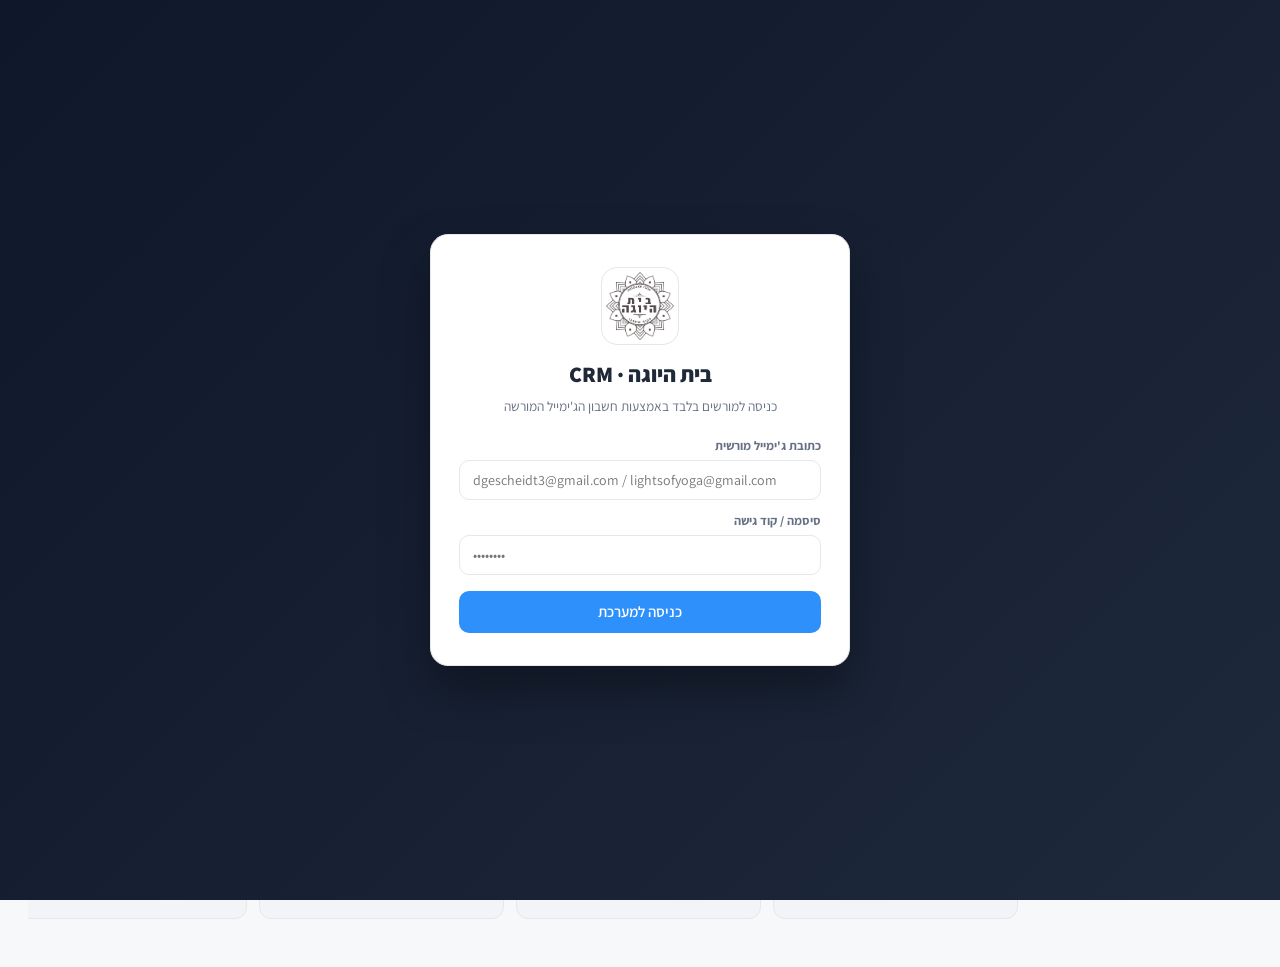
==== commit fe198594: "Add Login Gate for dgescheidt3 & lightsofyoga and Gmail daily tasks digest" ====
--- a/index.html
+++ b/index.html
@@ -2,12 +2,57 @@
 <html lang="he" dir="rtl">
 <head>
   <meta charset="UTF-8" />
-  <meta name="viewport" content="width=device-width, initial-scale=1.0" />
+  <meta name="viewport" content="width=device-width, initial-scale=1.0, viewport-fit=cover, interactive-widget=resizes-content" />
+  <meta name="theme-color" media="(prefers-color-scheme: light)" content="#ffffff" />
+  <meta name="theme-color" media="(prefers-color-scheme: dark)" content="#0f172a" />
+  <meta name="apple-mobile-web-app-capable" content="yes" />
+  <meta name="apple-mobile-web-app-status-bar-style" content="default" />
   <title>בית היוגה · מערכת ניהול לידים ומשימות (CRM)</title>
   <link rel="icon" type="image/png" href="logo.png" />
   <link rel="stylesheet" href="styles.css" />
 </head>
 <body>
+  <!-- LOGIN GATE OVERLAY (Authorized Gmail Accounts Only) -->
+  <div id="loginGateOverlay" class="login-gate-overlay">
+    <div class="login-card">
+      <div class="login-logo">
+        <img src="logo.png" class="by-logo-img" alt="בית היוגה" />
+      </div>
+      <h1>בית היוגה · CRM</h1>
+      <p>כניסה למורשים בלבד באמצעות חשבון הג'ימייל המורשה</p>
+
+      <div id="loginErrorBox" class="login-error"></div>
+
+      <form onsubmit="handleLoginSubmit(event)" style="display: flex; flex-direction: column; gap: 12px; text-align: right;">
+        <div class="form-field">
+          <label for="loginEmailInput">כתובת ג'ימייל מורשית</label>
+          <input
+            id="loginEmailInput"
+            type="email"
+            class="input-control"
+            dir="ltr"
+            required
+            placeholder="dgescheidt3@gmail.com / lightsofyoga@gmail.com"
+          />
+        </div>
+        <div class="form-field">
+          <label for="loginPassInput">סיסמה / קוד גישה</label>
+          <input
+            id="loginPassInput"
+            type="password"
+            class="input-control"
+            dir="ltr"
+            required
+            placeholder="••••••••"
+          />
+        </div>
+        <button id="loginSubmitBtn" class="btn" type="submit" style="width: 100%; margin-top: 4px; height: 42px; font-size: 15px;">
+          כניסה למערכת
+        </button>
+      </form>
+    </div>
+  </div>
+
   <div class="app-shell">
     <!-- Right Sidebar (Branded for Beit HaYoga) -->
     <aside class="sidebar">
@@ -41,7 +86,10 @@
       </nav>
 
       <div class="sidebar-foot">
+        <button class="nav-item" type="button" onclick="openUsersAndEmailModal()">🔐 מורשים ומייל יומי</button>
+        <button class="nav-item" type="button" onclick="sendDailyEmailTestNow()">📩 שלח מייל משימות יומי</button>
         <button class="nav-item" type="button" onclick="resetDemoData()">🔄 איפוס נתוני דמו לברירת מחדל</button>
+        <button class="nav-item" type="button" onclick="handleLogout()">↩️ התנתקות</button>
       </div>
     </aside>
 
--- a/styles.css
+++ b/styles.css
@@ -1414,3 +1414,429 @@
   padding: 8px 10px;
   font-size: 12.5px;
 }
+
+/* ============================================================================
+   Mobile-Native Platform Layer & Responsive Phone / Tablet Layout
+   ============================================================================ */
+
+html {
+  -webkit-tap-highlight-color: transparent;
+  -webkit-text-size-adjust: 100%;
+  overscroll-behavior: none;
+}
+
+button, a, [role="button"], .nav-item, .view-tab, .tasks-tab, .act-check, .kanban-add-col {
+  touch-action: manipulation;
+  user-select: none;
+  -webkit-user-select: none;
+  -webkit-touch-callout: none;
+}
+
+/* Prevent iOS Safari zoom on input focus when pointer is coarse */
+@media (pointer: coarse) {
+  input, textarea, select, .input-control, .lead-stage-select {
+    font-size: 16px !important;
+  }
+}
+
+.kanban-cards,
+.drawer-body,
+.modal-body,
+.nav-list {
+  overscroll-behavior: contain;
+}
+
+/* Tablet breakpoint (<= 1024px): tighter sidebar and padding */
+@media (max-width: 1024px) {
+  .sidebar {
+    width: 196px;
+    padding: 14px 10px;
+  }
+
+  .topbar {
+    padding: 12px 18px;
+  }
+
+  .app-content {
+    padding: 14px 18px 36px;
+  }
+}
+
+/* Mobile & small tablet breakpoint (<= 768px): Bottom app bar + horizontal snap Kanban */
+@media (max-width: 768px) {
+  .app-shell {
+    flex-direction: column;
+    min-height: 100dvh;
+    padding-bottom: calc(68px + env(safe-area-inset-bottom, 0px));
+  }
+
+  /* Transform right sidebar into a native-style fixed bottom navigation bar */
+  .sidebar {
+    position: fixed;
+    top: auto;
+    bottom: 0;
+    inset-inline-start: 0;
+    inset-inline-end: 0;
+    width: 100%;
+    height: auto;
+    flex-direction: row;
+    align-items: center;
+    padding: 6px 10px calc(6px + env(safe-area-inset-bottom, 0px));
+    background: rgba(15, 23, 42, 0.96);
+    backdrop-filter: blur(12px);
+    -webkit-backdrop-filter: blur(12px);
+    border-top: 1px solid rgba(255, 255, 255, 0.12);
+    z-index: 48;
+    box-shadow: 0 -4px 20px rgba(15, 23, 42, 0.18);
+  }
+
+  .sidebar-brand,
+  .local-badge-sidebar {
+    display: none;
+  }
+
+  .nav-list {
+    flex-direction: row;
+    align-items: center;
+    gap: 6px;
+    overflow-x: auto;
+    overflow-y: hidden;
+    padding: 2px 0;
+    scrollbar-width: none;
+  }
+
+  .nav-list::-webkit-scrollbar {
+    display: none;
+  }
+
+  .nav-item {
+    width: auto;
+    flex: 0 0 auto;
+    padding: 8px 12px;
+    font-size: 12.5px;
+    white-space: nowrap;
+    border-radius: 999px;
+    gap: 6px;
+  }
+
+  .nav-item.active::before {
+    display: none;
+  }
+
+  .nav-item.active {
+    background: var(--brand);
+    color: #201700;
+  }
+
+  .sidebar-foot {
+    border-top: none;
+    border-inline-start: 1px solid rgba(255, 255, 255, 0.14);
+    padding-top: 0;
+    margin-top: 0;
+    padding-inline-start: 6px;
+    margin-inline-start: 4px;
+    flex-shrink: 0;
+  }
+
+  .sidebar-foot .nav-item {
+    padding: 8px 10px;
+    font-size: 12px;
+  }
+
+  /* Topbar on Mobile */
+  .topbar {
+    padding: calc(10px + env(safe-area-inset-top, 0px)) 14px 10px;
+    gap: 10px;
+  }
+
+  .studio-logo {
+    width: 38px;
+    height: 38px;
+  }
+
+  .topbar-title h1 {
+    font-size: 18px;
+  }
+
+  .topbar-subtitle {
+    font-size: 11.5px;
+    display: -webkit-box;
+    -webkit-line-clamp: 1;
+    -webkit-box-orient: vertical;
+    overflow: hidden;
+  }
+
+  .user-chip .u-name {
+    display: none;
+  }
+
+  .user-chip {
+    padding: 3px;
+  }
+
+  #headerSwitchPageBtn {
+    height: 34px;
+    padding: 0 10px;
+    font-size: 12.5px;
+  }
+
+  /* Content & Toolbar on Mobile */
+  .app-content {
+    padding: 12px 12px 24px;
+  }
+
+  .crm-toolbar {
+    gap: 8px;
+    margin-bottom: 10px;
+  }
+
+  .crm-search {
+    width: 100%;
+    order: 1;
+  }
+
+  .crm-search input {
+    width: 100%;
+    min-width: 0 !important;
+  }
+
+  .view-toggle {
+    order: 2;
+  }
+
+  .toolbar-count {
+    order: 3;
+    margin-inline-start: auto;
+    font-size: 12.5px;
+  }
+
+  .crm-toolbar .checkbox-label {
+    order: 4;
+    width: 100%;
+    margin-inline-start: 0 !important;
+    font-size: 12px;
+    background: var(--surface);
+    padding: 7px 10px;
+    border-radius: 8px;
+    border: 1px solid var(--border);
+  }
+
+  .crm-toolbar .btn {
+    order: 5;
+    flex: 1 1 calc(50% - 6px);
+    height: 38px;
+    font-size: 12.5px;
+    padding: 0 10px;
+  }
+
+  .crm-toolbar-spacer {
+    display: none;
+  }
+
+  /* Automation strip on Mobile */
+  .automation-strip {
+    padding: 10px;
+    gap: 8px;
+    margin-bottom: 12px;
+  }
+
+  .automation-pill {
+    font-size: 11.5px;
+    padding: 4px 8px;
+    flex-wrap: wrap;
+  }
+
+  .automation-strip-actions {
+    width: 100%;
+    display: flex;
+    gap: 6px;
+  }
+
+  .automation-strip-actions .btn {
+    flex: 1;
+    font-size: 11.5px;
+    padding: 0 6px;
+  }
+
+  /* Horizontal scroll-snap Kanban on Phone */
+  .kanban {
+    height: auto;
+    min-height: 0;
+    scroll-snap-type: x mandatory;
+    -webkit-overflow-scrolling: touch;
+    touch-action: pan-x pan-y;
+    gap: 10px;
+    padding-bottom: 12px;
+  }
+
+  .kanban-col {
+    flex: 0 0 84vw;
+    max-width: 84vw;
+    scroll-snap-align: center;
+    max-height: 64dvh;
+  }
+
+  .kanban-add-col {
+    flex: 0 0 72vw;
+    min-height: 180px;
+    scroll-snap-align: center;
+  }
+
+  /* Tasks Tabs & Filters on Mobile */
+  .tasks-tabs {
+    flex-wrap: nowrap;
+    overflow-x: auto;
+    scrollbar-width: none;
+    margin-bottom: 10px;
+  }
+
+  .tasks-tabs::-webkit-scrollbar {
+    display: none;
+  }
+
+  .tasks-tab {
+    white-space: nowrap;
+    padding: 9px 11px;
+    font-size: 13px;
+    flex-shrink: 0;
+  }
+
+  .tasks-filters {
+    gap: 8px;
+  }
+
+  .tasks-range {
+    width: 100%;
+    border-inline-end: none;
+    padding-inline-end: 0;
+    justify-content: space-between;
+  }
+
+  .tasks-range label {
+    flex: 1;
+  }
+
+  .tasks-range input {
+    width: 100%;
+  }
+
+  /* Modals & Drawer as Bottom Sheets / Full-Width on Mobile */
+  .modal-backdrop {
+    padding: 10px;
+    align-items: flex-end;
+  }
+
+  .modal-panel {
+    max-height: 88dvh;
+    border-radius: 16px 16px 12px 12px;
+    padding-bottom: env(safe-area-inset-bottom, 0px);
+  }
+
+  .modal-head {
+    padding: 14px 16px;
+  }
+
+  .modal-head h2 {
+    font-size: 16px;
+  }
+
+  .modal-body {
+    padding: 14px 16px;
+  }
+
+  .manager-row {
+    flex-wrap: wrap;
+    gap: 8px;
+  }
+
+  .drawer {
+    width: 100vw;
+    max-width: 100vw;
+    padding-bottom: env(safe-area-inset-bottom, 0px);
+  }
+
+  .toast-container {
+    bottom: calc(76px + env(safe-area-inset-bottom, 0px));
+    inset-inline-start: 12px;
+    inset-inline-end: 12px;
+  }
+
+  .toast {
+    width: 100%;
+    justify-content: center;
+  }
+}
+
+/* ============================================================================
+   Full-Screen Login Gate for Authorized Gmail Accounts
+   ============================================================================ */
+
+.login-gate-overlay {
+  position: fixed;
+  inset: 0;
+  z-index: 200;
+  background: linear-gradient(135deg, #0f172a 0%, #1e293b 100%);
+  display: flex;
+  align-items: center;
+  justify-content: center;
+  padding: 20px;
+}
+
+.login-gate-overlay.hidden {
+  display: none !important;
+}
+
+.login-card {
+  background: #ffffff;
+  color: var(--text);
+  border-radius: 18px;
+  padding: 32px 28px;
+  width: 100%;
+  max-width: 420px;
+  box-shadow: 0 24px 48px rgba(0, 0, 0, 0.35);
+  text-align: center;
+  border: 1px solid var(--border);
+}
+
+.login-logo {
+  width: 78px;
+  height: 78px;
+  margin: 0 auto 14px;
+  border-radius: 16px;
+  border: 1px solid var(--border);
+  padding: 4px;
+  background: #ffffff;
+  display: flex;
+  align-items: center;
+  justify-content: center;
+}
+
+.login-logo img {
+  width: 100%;
+  height: 100%;
+  object-fit: contain;
+}
+
+.login-card h1 {
+  margin: 0 0 6px;
+  font-size: 22px;
+  font-weight: 800;
+}
+
+.login-card p {
+  margin: 0 0 20px;
+  color: var(--muted);
+  font-size: 13.5px;
+}
+
+.login-error {
+  background: var(--red-soft);
+  color: var(--red-ink);
+  border: 1px solid var(--red-border);
+  padding: 9px 12px;
+  border-radius: 9px;
+  font-size: 13px;
+  font-weight: 600;
+  margin-bottom: 14px;
+  display: none;
+}
